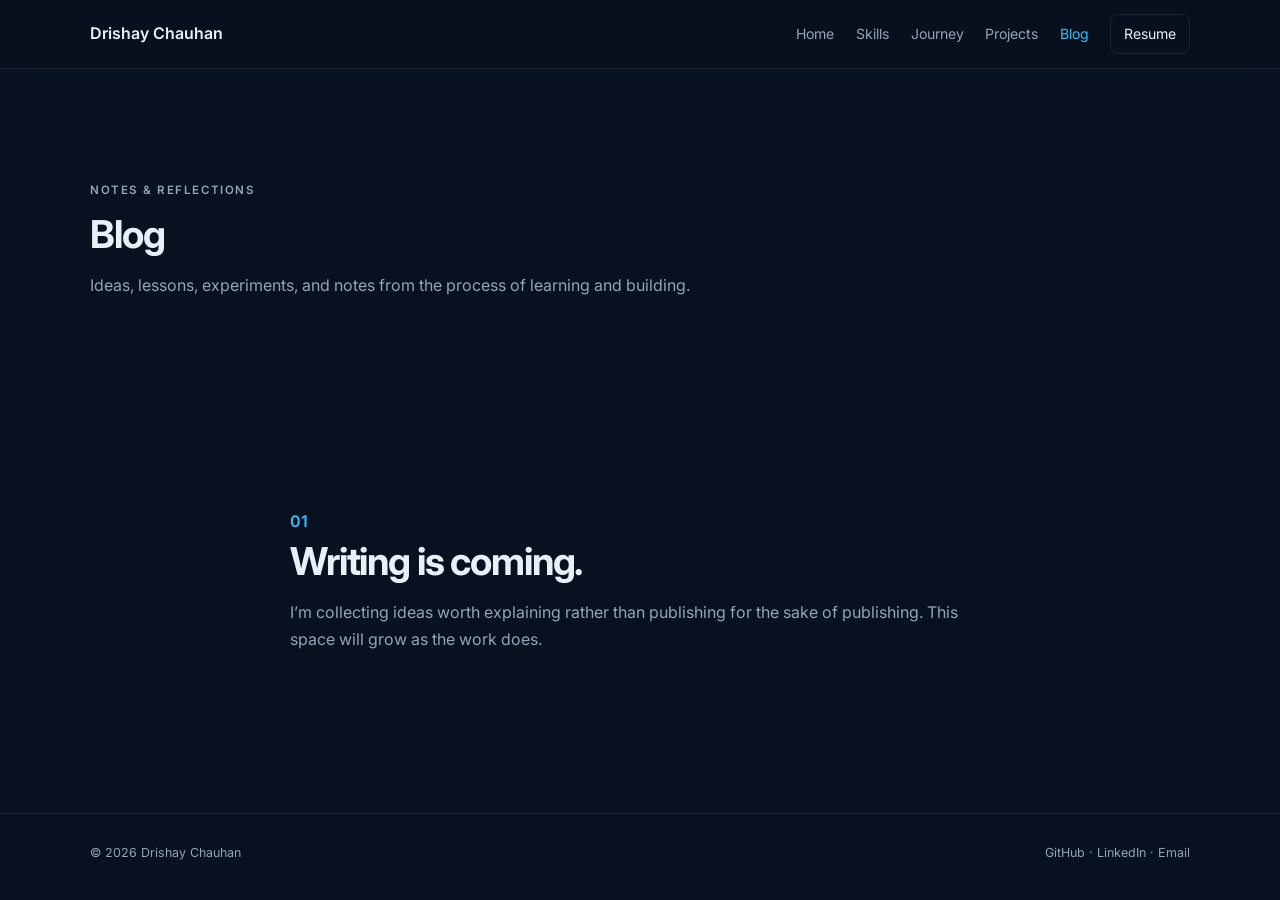
==== blog.html @ 11784a79 "Build V1.0 portfolio foundation at repository root" ====
<!doctype html><html lang="en"><head><meta charset="utf-8"><meta name="viewport" content="width=device-width,initial-scale=1"><title>Blog | Drishay Chauhan</title><link rel="preconnect" href="https://fonts.googleapis.com"><link rel="preconnect" href="https://fonts.gstatic.com" crossorigin><link href="https://fonts.googleapis.com/css2?family=Inter:wght@400;500;600;700&display=swap" rel="stylesheet"><link rel="stylesheet" href="css/styles.css"></head><body><div id="siteNav"></div><main><header class="page-header"><div class="container"><p class="section-label">Notes & reflections</p><h1>Blog</h1><p>Ideas, lessons, experiments, and notes from the process of learning and building.</p></div></header><section class="section"><div class="container empty-state"><span class="empty-state__mark">01</span><h2>Writing is coming.</h2><p>I’m collecting ideas worth explaining rather than publishing for the sake of publishing. This space will grow as the work does.</p></div></section></main><div id="siteFooter"></div><script src="js/main.js"></script></body></html>
---- css/styles.css ----
/* V1.0 — minimal, dark, calm, responsive */
:root{--bg:#08111f;--surface:#0d1928;--surface-2:#101f31;--text:#e8f0f7;--muted:#93a4b4;--line:rgba(255,255,255,.09);--accent:#38bdf8;--max:1100px;--radius:16px}
*{box-sizing:border-box}html{scroll-behavior:smooth}body{margin:0;background:var(--bg);color:var(--text);font-family:Inter,system-ui,sans-serif;line-height:1.7}a{color:inherit;text-decoration:none}img{max-width:100%;display:block}.container{width:min(calc(100% - 40px),var(--max));margin:auto}.hero{height:42vh;min-height:360px;position:relative;display:grid;place-items:center;overflow:hidden}.hero__image{position:absolute;inset:0;width:100%;height:100%;object-fit:cover}.hero__overlay{position:absolute;inset:0;background:linear-gradient(180deg,rgba(3,9,17,.35),rgba(3,9,17,.9))}.hero__content{position:relative;text-align:center;z-index:1}.eyebrow,.section-label,.card__meta{font-size:.72rem;text-transform:uppercase;letter-spacing:.14em;color:var(--accent);font-weight:600}.hero h1{max-width:780px;margin:.5rem auto;font-size:clamp(2rem,5vw,4.1rem);line-height:1.08;letter-spacing:-.04em}.hero__quote{color:#c5d1dc;margin:.8rem 0 1.5rem}.button{display:inline-flex;padding:.7rem 1rem;border-radius:10px;border:1px solid var(--line);font-weight:600;font-size:.9rem;transition:.2s}.button--primary{background:var(--accent);color:#04111c;border-color:var(--accent)}.button--ghost:hover,.button--primary:hover{transform:translateY(-1px);filter:brightness(1.05)}.nav{position:sticky;top:0;z-index:10;background:rgba(8,17,31,.88);backdrop-filter:blur(14px);border-bottom:1px solid var(--line)}.nav__inner{min-height:68px;display:flex;align-items:center;justify-content:space-between}.brand{font-weight:600}.nav__links{display:flex;gap:1.35rem;align-items:center;font-size:.88rem;color:var(--muted)}.nav__links a:hover,.nav__links .active,.text-link:hover,.contact__links a:hover{color:var(--accent)}.nav__resume{padding:.45rem .8rem;border:1px solid var(--line);border-radius:8px;color:var(--text)}.menu-toggle{display:none;background:none;border:0;color:var(--text);font-size:1.4rem}.mobile-menu{display:none;padding:10px 20px 18px;border-top:1px solid var(--line)}.mobile-menu a{display:block;padding:8px 0;color:var(--muted)}.section{padding:88px 0}.section--muted{background:rgba(255,255,255,.018);border-top:1px solid var(--line);border-bottom:1px solid var(--line)}.section--contact{padding:64px 0}.section-heading{display:flex;justify-content:space-between;align-items:end;gap:20px;margin-bottom:32px}.section h2,.page-header h1{font-size:clamp(1.7rem,3vw,2.5rem);line-height:1.15;letter-spacing:-.03em;margin:.25rem 0 1rem}.section p,.page-header p{color:var(--muted);max-width:680px}.lead{font-size:1.15rem;color:var(--text)!important}.split{display:grid;grid-template-columns:1.2fr .8fr;gap:80px;align-items:center}.profile{justify-self:end;max-width:300px}.profile>img{width:180px;height:180px;object-fit:cover;border-radius:50%;border:1px solid var(--line);margin-bottom:22px}.facts{border-top:1px solid var(--line)}.facts div{padding:12px 0;border-bottom:1px solid var(--line)}dt{font-size:.72rem;color:var(--muted);text-transform:uppercase;letter-spacing:.1em}dd{margin:2px 0 0}.actions{display:flex;gap:10px;margin-top:26px}.chips{display:flex;flex-wrap:wrap;gap:9px}.chips span{border:1px solid var(--line);background:var(--surface);padding:.5rem .75rem;border-radius:999px;color:#b9c7d3;font-size:.82rem}.cards{display:grid;gap:18px}.cards--3{grid-template-columns:repeat(3,1fr)}.cards--2{grid-template-columns:repeat(2,1fr)}.card{padding:25px;border:1px solid var(--line);background:var(--surface);border-radius:var(--radius);transition:.2s}.card:hover{transform:translateY(-3px);border-color:rgba(56,189,248,.28)}.card h2,.card h3{margin:.25rem 0 .65rem;line-height:1.25}.card p{font-size:.9rem}.card__meta{margin:0}.card--flat{background:transparent}.text-link{color:#c6d4df;font-size:.86rem;font-weight:600}.page-header{padding:100px 0 50px}.filters{display:flex;gap:8px;flex-wrap:wrap;margin-top:28px}.filter{cursor:pointer;background:transparent;color:var(--muted);border:1px solid var(--line);padding:.45rem .8rem;border-radius:999px}.filter:hover,.filter.active{color:var(--bg);background:var(--accent);border-color:var(--accent)}.timeline{max-width:800px}.timeline__item{position:relative;padding:0 0 56px 36px;border-left:1px solid rgba(56,189,248,.3)}.timeline__item:last-child{padding-bottom:0}.timeline__item:before{content:"";position:absolute;left:-5px;top:4px;width:9px;height:9px;border-radius:50%;background:var(--accent)}.timeline__year{font-size:.75rem;color:var(--accent);font-weight:600;letter-spacing:.08em}.timeline__item h2{font-size:1.25rem;margin:.35rem 0}.contact{display:flex;justify-content:space-between;gap:40px;align-items:center}.contact__links{display:flex;gap:20px;white-space:nowrap}.footer{border-top:1px solid var(--line);padding:28px 0;color:var(--muted);font-size:.78rem}.footer__inner{display:flex;justify-content:space-between;gap:20px}.compact{max-width:800px}.empty-state{max-width:700px;text-align:left;padding:55px 0}.empty-state__mark{color:var(--accent);font-weight:600}
@media(max-width:760px){.container{width:min(calc(100% - 28px),var(--max))}.hero{min-height:320px;height:48vh}.nav__links{display:none}.menu-toggle{display:block}.mobile-menu.open{display:block}.section{padding:64px 0}.split,.cards--3,.cards--2{grid-template-columns:1fr}.profile{justify-self:start}.section-heading,.contact,.footer__inner{align-items:flex-start;flex-direction:column}.contact__links{flex-wrap:wrap;white-space:normal}.page-header{padding:70px 0 35px}.actions{flex-wrap:wrap}}
@media(prefers-reduced-motion:reduce){html{scroll-behavior:auto}.card,.button{transition:none}}
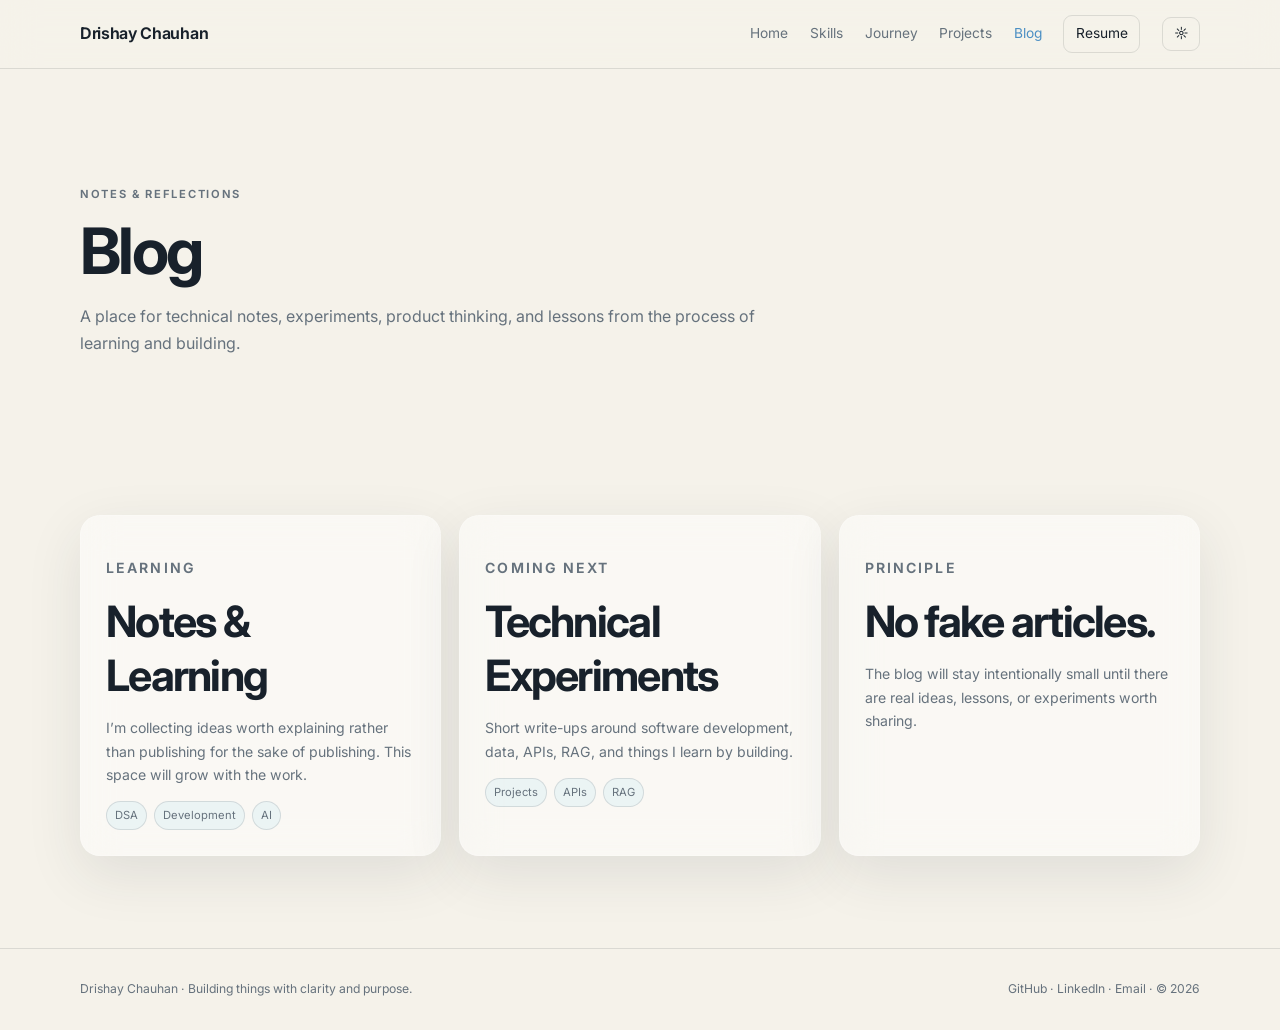
==== commit 9fdf10cd: "Build V1.0 pages, content system, themes and glass UI" ====
--- a/blog.html
+++ b/blog.html
@@ -1 +1 @@
-<!doctype html><html lang="en"><head><meta charset="utf-8"><meta name="viewport" content="width=device-width,initial-scale=1"><title>Blog | Drishay Chauhan</title><link rel="preconnect" href="https://fonts.googleapis.com"><link rel="preconnect" href="https://fonts.gstatic.com" crossorigin><link href="https://fonts.googleapis.com/css2?family=Inter:wght@400;500;600;700&display=swap" rel="stylesheet"><link rel="stylesheet" href="css/styles.css"></head><body><div id="siteNav"></div><main><header class="page-header"><div class="container"><p class="section-label">Notes & reflections</p><h1>Blog</h1><p>Ideas, lessons, experiments, and notes from the process of learning and building.</p></div></header><section class="section"><div class="container empty-state"><span class="empty-state__mark">01</span><h2>Writing is coming.</h2><p>I’m collecting ideas worth explaining rather than publishing for the sake of publishing. This space will grow as the work does.</p></div></section></main><div id="siteFooter"></div><script src="js/main.js"></script></body></html>+<!doctype html><html lang="en"><head><meta charset="utf-8"><meta name="viewport" content="width=device-width,initial-scale=1"><meta name="description" content="Notes and learning reflections by Drishay Chauhan."><title>Blog | Drishay Chauhan</title><link rel="stylesheet" href="css/styles.css"></head><body><div id="siteNav"></div><main><header class="page-header"><div class="container"><p class="section-label">Notes & reflections</p><h1>Blog</h1><p>A place for technical notes, experiments, product thinking, and lessons from the process of learning and building.</p></div></header><section class="section"><div class="container glass-grid"><article class="glass-card note-card"><p class="meta">Learning</p><h2>Notes & Learning</h2><p>I’m collecting ideas worth explaining rather than publishing for the sake of publishing. This space will grow with the work.</p><div class="badge-row"><span class="badge">DSA</span><span class="badge">Development</span><span class="badge">AI</span></div></article><article class="glass-card note-card"><p class="meta">Coming next</p><h2>Technical Experiments</h2><p>Short write-ups around software development, data, APIs, RAG, and things I learn by building.</p><div class="badge-row"><span class="badge">Projects</span><span class="badge">APIs</span><span class="badge">RAG</span></div></article><article class="glass-card note-card"><p class="meta">Principle</p><h2>No fake articles.</h2><p>The blog will stay intentionally small until there are real ideas, lessons, or experiments worth sharing.</p></article></div></section></main><div id="siteFooter"></div><script src="js/theme.js"></script><script src="js/navigation.js"></script><script src="js/main.js"></script></body></html>
--- a/css/styles.css
+++ b/css/styles.css
@@ -1,5 +1,12 @@
-/* V1.0 — minimal, dark, calm, responsive */
-:root{--bg:#08111f;--surface:#0d1928;--surface-2:#101f31;--text:#e8f0f7;--muted:#93a4b4;--line:rgba(255,255,255,.09);--accent:#38bdf8;--max:1100px;--radius:16px}
-*{box-sizing:border-box}html{scroll-behavior:smooth}body{margin:0;background:var(--bg);color:var(--text);font-family:Inter,system-ui,sans-serif;line-height:1.7}a{color:inherit;text-decoration:none}img{max-width:100%;display:block}.container{width:min(calc(100% - 40px),var(--max));margin:auto}.hero{height:42vh;min-height:360px;position:relative;display:grid;place-items:center;overflow:hidden}.hero__image{position:absolute;inset:0;width:100%;height:100%;object-fit:cover}.hero__overlay{position:absolute;inset:0;background:linear-gradient(180deg,rgba(3,9,17,.35),rgba(3,9,17,.9))}.hero__content{position:relative;text-align:center;z-index:1}.eyebrow,.section-label,.card__meta{font-size:.72rem;text-transform:uppercase;letter-spacing:.14em;color:var(--accent);font-weight:600}.hero h1{max-width:780px;margin:.5rem auto;font-size:clamp(2rem,5vw,4.1rem);line-height:1.08;letter-spacing:-.04em}.hero__quote{color:#c5d1dc;margin:.8rem 0 1.5rem}.button{display:inline-flex;padding:.7rem 1rem;border-radius:10px;border:1px solid var(--line);font-weight:600;font-size:.9rem;transition:.2s}.button--primary{background:var(--accent);color:#04111c;border-color:var(--accent)}.button--ghost:hover,.button--primary:hover{transform:translateY(-1px);filter:brightness(1.05)}.nav{position:sticky;top:0;z-index:10;background:rgba(8,17,31,.88);backdrop-filter:blur(14px);border-bottom:1px solid var(--line)}.nav__inner{min-height:68px;display:flex;align-items:center;justify-content:space-between}.brand{font-weight:600}.nav__links{display:flex;gap:1.35rem;align-items:center;font-size:.88rem;color:var(--muted)}.nav__links a:hover,.nav__links .active,.text-link:hover,.contact__links a:hover{color:var(--accent)}.nav__resume{padding:.45rem .8rem;border:1px solid var(--line);border-radius:8px;color:var(--text)}.menu-toggle{display:none;background:none;border:0;color:var(--text);font-size:1.4rem}.mobile-menu{display:none;padding:10px 20px 18px;border-top:1px solid var(--line)}.mobile-menu a{display:block;padding:8px 0;color:var(--muted)}.section{padding:88px 0}.section--muted{background:rgba(255,255,255,.018);border-top:1px solid var(--line);border-bottom:1px solid var(--line)}.section--contact{padding:64px 0}.section-heading{display:flex;justify-content:space-between;align-items:end;gap:20px;margin-bottom:32px}.section h2,.page-header h1{font-size:clamp(1.7rem,3vw,2.5rem);line-height:1.15;letter-spacing:-.03em;margin:.25rem 0 1rem}.section p,.page-header p{color:var(--muted);max-width:680px}.lead{font-size:1.15rem;color:var(--text)!important}.split{display:grid;grid-template-columns:1.2fr .8fr;gap:80px;align-items:center}.profile{justify-self:end;max-width:300px}.profile>img{width:180px;height:180px;object-fit:cover;border-radius:50%;border:1px solid var(--line);margin-bottom:22px}.facts{border-top:1px solid var(--line)}.facts div{padding:12px 0;border-bottom:1px solid var(--line)}dt{font-size:.72rem;color:var(--muted);text-transform:uppercase;letter-spacing:.1em}dd{margin:2px 0 0}.actions{display:flex;gap:10px;margin-top:26px}.chips{display:flex;flex-wrap:wrap;gap:9px}.chips span{border:1px solid var(--line);background:var(--surface);padding:.5rem .75rem;border-radius:999px;color:#b9c7d3;font-size:.82rem}.cards{display:grid;gap:18px}.cards--3{grid-template-columns:repeat(3,1fr)}.cards--2{grid-template-columns:repeat(2,1fr)}.card{padding:25px;border:1px solid var(--line);background:var(--surface);border-radius:var(--radius);transition:.2s}.card:hover{transform:translateY(-3px);border-color:rgba(56,189,248,.28)}.card h2,.card h3{margin:.25rem 0 .65rem;line-height:1.25}.card p{font-size:.9rem}.card__meta{margin:0}.card--flat{background:transparent}.text-link{color:#c6d4df;font-size:.86rem;font-weight:600}.page-header{padding:100px 0 50px}.filters{display:flex;gap:8px;flex-wrap:wrap;margin-top:28px}.filter{cursor:pointer;background:transparent;color:var(--muted);border:1px solid var(--line);padding:.45rem .8rem;border-radius:999px}.filter:hover,.filter.active{color:var(--bg);background:var(--accent);border-color:var(--accent)}.timeline{max-width:800px}.timeline__item{position:relative;padding:0 0 56px 36px;border-left:1px solid rgba(56,189,248,.3)}.timeline__item:last-child{padding-bottom:0}.timeline__item:before{content:"";position:absolute;left:-5px;top:4px;width:9px;height:9px;border-radius:50%;background:var(--accent)}.timeline__year{font-size:.75rem;color:var(--accent);font-weight:600;letter-spacing:.08em}.timeline__item h2{font-size:1.25rem;margin:.35rem 0}.contact{display:flex;justify-content:space-between;gap:40px;align-items:center}.contact__links{display:flex;gap:20px;white-space:nowrap}.footer{border-top:1px solid var(--line);padding:28px 0;color:var(--muted);font-size:.78rem}.footer__inner{display:flex;justify-content:space-between;gap:20px}.compact{max-width:800px}.empty-state{max-width:700px;text-align:left;padding:55px 0}.empty-state__mark{color:var(--accent);font-weight:600}
-@media(max-width:760px){.container{width:min(calc(100% - 28px),var(--max))}.hero{min-height:320px;height:48vh}.nav__links{display:none}.menu-toggle{display:block}.mobile-menu.open{display:block}.section{padding:64px 0}.split,.cards--3,.cards--2{grid-template-columns:1fr}.profile{justify-self:start}.section-heading,.contact,.footer__inner{align-items:flex-start;flex-direction:column}.contact__links{flex-wrap:wrap;white-space:normal}.page-header{padding:70px 0 35px}.actions{flex-wrap:wrap}}
-@media(prefers-reduced-motion:reduce){html{scroll-behavior:auto}.card,.button{transition:none}}+@import url('https://fonts.googleapis.com/css2?family=Inter:wght@400;500;600;700&display=swap');
+:root{--bg:#f5f2ea;--surface:rgba(255,255,255,.48);--surface-solid:#fffdf8;--text:#18212b;--muted:#66727d;--line:rgba(24,33,43,.12);--accent:#4c8fc4;--warm:#c99552;--shadow:0 18px 55px rgba(35,45,55,.10);--max:1120px;--radius:20px;--nav:rgba(245,242,234,.78)}
+html[data-theme=night]{--bg:#07111d;--surface:rgba(17,31,47,.58);--surface-solid:#0d1928;--text:#eaf2f8;--muted:#94a6b7;--line:rgba(255,255,255,.10);--accent:#45b8ee;--warm:#d7a45c;--shadow:0 22px 70px rgba(0,0,0,.28);--nav:rgba(7,17,29,.78)}
+*{box-sizing:border-box}html{scroll-behavior:smooth}body{margin:0;background:var(--bg);color:var(--text);font-family:Inter,system-ui,sans-serif;line-height:1.7;transition:background .65s,color .65s}a{color:inherit;text-decoration:none}button{font:inherit}img{display:block;max-width:100%}.container{width:min(calc(100% - 40px),var(--max));margin:auto}
+.nav{position:sticky;top:0;z-index:50;background:var(--nav);backdrop-filter:blur(18px);-webkit-backdrop-filter:blur(18px);border-bottom:1px solid var(--line);transition:background .65s,border .65s}.nav__inner{min-height:68px;display:flex;align-items:center;justify-content:space-between}.brand{font-weight:650;letter-spacing:-.02em}.nav__links{display:flex;align-items:center;gap:1.35rem;color:var(--muted);font-size:.86rem}.nav__links a,.mobile-menu a{transition:color .2s}.nav__links a:hover,.nav__links .active,.mobile-menu a:hover{color:var(--accent)}.resume-link{padding:.42rem .72rem;border:1px solid var(--line);border-radius:9px;color:var(--text)!important}.theme-toggle,.menu-toggle{border:1px solid var(--line);background:transparent;color:var(--text);width:38px;height:34px;border-radius:9px;cursor:pointer}.theme-toggle:hover,.menu-toggle:hover{border-color:var(--accent);color:var(--accent)}.menu-toggle{display:none}.mobile-menu{display:none;padding:10px 20px 18px;border-top:1px solid var(--line)}.mobile-menu.open{display:block}.mobile-menu a{display:block;padding:8px 0;color:var(--muted)}
+.hero{min-height:56vh;height:620px;position:relative;display:grid;place-items:center;overflow:hidden}.hero__image{position:absolute;inset:0;width:100%;height:100%;object-fit:cover;transition:opacity .7s,filter .65s}.hero__overlay{position:absolute;inset:0;background:linear-gradient(180deg,rgba(0,0,0,.18),rgba(0,0,0,.74));transition:background .65s}.hero__content{position:relative;z-index:2;text-align:center;color:#fff}.eyebrow,.section-label,.meta{font-size:.7rem;text-transform:uppercase;letter-spacing:.15em;font-weight:650;color:var(--accent)}.hero h1{font-size:clamp(2.25rem,6vw,5rem);line-height:1.04;letter-spacing:-.055em;max-width:850px;margin:.55rem auto 1rem}.hero__quote{color:rgba(255,255,255,.8);font-size:1rem}.hero__author{font-size:.78rem;color:rgba(255,255,255,.62);margin-top:.4rem}.hero__cta{display:inline-flex;margin-top:1.5rem;padding:.72rem 1rem;border:1px solid rgba(255,255,255,.28);border-radius:10px;background:rgba(255,255,255,.08);backdrop-filter:blur(8px);transition:.2s}.hero__cta:hover{background:rgba(255,255,255,.15);transform:translateY(-2px)}
+.section{padding:92px 0}.section--soft{background:rgba(255,255,255,.025);border-block:1px solid var(--line)}.section-heading{display:flex;justify-content:space-between;align-items:end;gap:24px;margin-bottom:32px}.section h2,.page-header h1{font-size:clamp(1.75rem,3.5vw,2.7rem);line-height:1.12;letter-spacing:-.04em;margin:.35rem 0 1rem}.section p,.page-header p{color:var(--muted);max-width:720px}.lead{font-size:1.12rem;color:var(--text)!important}.split{display:grid;grid-template-columns:1.25fr .75fr;gap:90px;align-items:center}.profile{max-width:300px;justify-self:end}.profile img{width:190px;height:190px;border-radius:50%;object-fit:cover;border:1px solid var(--line);box-shadow:var(--shadow);margin-bottom:22px}.facts{border-top:1px solid var(--line)}.facts div{padding:12px 0;border-bottom:1px solid var(--line)}dt{font-size:.68rem;color:var(--muted);text-transform:uppercase;letter-spacing:.12em}dd{margin:2px 0}.actions{display:flex;gap:10px;flex-wrap:wrap;margin-top:25px}.button{display:inline-flex;padding:.68rem .95rem;border-radius:10px;border:1px solid var(--line);font-size:.85rem;font-weight:600;transition:.2s}.button--primary{background:var(--accent);color:#06131d;border-color:var(--accent)}.button--ghost:hover,.button--primary:hover{transform:translateY(-2px)}
+.chips{display:flex;flex-wrap:wrap;gap:9px}.chips span{padding:.48rem .7rem;border:1px solid var(--line);border-radius:999px;background:var(--surface);backdrop-filter:blur(14px);font-size:.8rem;color:var(--muted)}
+.glass-grid{display:grid;grid-template-columns:repeat(3,1fr);gap:18px}.glass-card{background:var(--surface);border:1px solid rgba(255,255,255,.18);box-shadow:var(--shadow);backdrop-filter:blur(18px);-webkit-backdrop-filter:blur(18px);border-radius:var(--radius);padding:25px;transition:transform .25s,border-color .25s,background .65s}.glass-card:hover{transform:translateY(-4px);border-color:color-mix(in srgb,var(--accent) 45%,transparent)}.glass-card h3,.glass-card h2{margin:.3rem 0 .65rem;line-height:1.25}.glass-card p{font-size:.88rem}.text-link{font-size:.84rem;font-weight:650;color:var(--text)}.text-link:hover{color:var(--accent)}
+.page-header{padding:105px 0 50px}.page-header h1{font-size:clamp(2.4rem,5vw,4rem)}.filters{display:flex;gap:8px;flex-wrap:wrap;margin-top:28px}.filter{cursor:pointer;background:transparent;color:var(--muted);border:1px solid var(--line);padding:.45rem .8rem;border-radius:999px;transition:.2s}.filter.active,.filter:hover{background:var(--accent);border-color:var(--accent);color:#06131d}.project__top{display:flex;justify-content:space-between;gap:10px}.status{font-size:.68rem;color:var(--warm);border:1px solid var(--line);padding:.22rem .45rem;border-radius:999px}.project-links{display:flex;gap:15px;margin-top:18px}.timeline{max-width:820px}.timeline__item{position:relative;padding:0 0 58px 36px;border-left:1px solid color-mix(in srgb,var(--accent) 45%,transparent)}.timeline__item:last-child{padding-bottom:0}.timeline__item:before{content:"";position:absolute;left:-5px;top:4px;width:9px;height:9px;border-radius:50%;background:var(--accent);box-shadow:0 0 0 5px var(--bg)}.timeline__year{font-size:.7rem;color:var(--accent);font-weight:650;letter-spacing:.1em}.timeline__item h2{font-size:1.25rem;margin:.3rem 0}.contact{display:flex;justify-content:space-between;align-items:center;gap:40px}.contact__links{display:flex;gap:20px;flex-wrap:wrap}.footer{border-top:1px solid var(--line);padding:30px 0;color:var(--muted);font-size:.76rem}.footer__inner{display:flex;justify-content:space-between;gap:20px}.empty-state{max-width:780px}.note-card{min-height:190px}.badge-row{display:flex;flex-wrap:wrap;gap:7px;margin-top:14px}.badge{font-size:.7rem;padding:.25rem .5rem;border-radius:999px;background:rgba(69,184,238,.08);border:1px solid var(--line);color:var(--muted)}
+@media(max-width:780px){.container{width:min(calc(100% - 28px),var(--max))}.nav__links{display:none}.menu-toggle{display:block}.hero{height:54vh;min-height:390px}.hero h1{font-size:clamp(2.15rem,11vw,3.3rem)}.section{padding:65px 0}.split,.glass-grid{grid-template-columns:1fr}.profile{justify-self:start}.section-heading,.contact,.footer__inner{align-items:flex-start;flex-direction:column}.page-header{padding:72px 0 35px}.timeline__item{padding-bottom:45px}.contact__links{gap:14px}}
+@media(prefers-reduced-motion:reduce){html{scroll-behavior:auto}*,*:before,*:after{transition:none!important}}
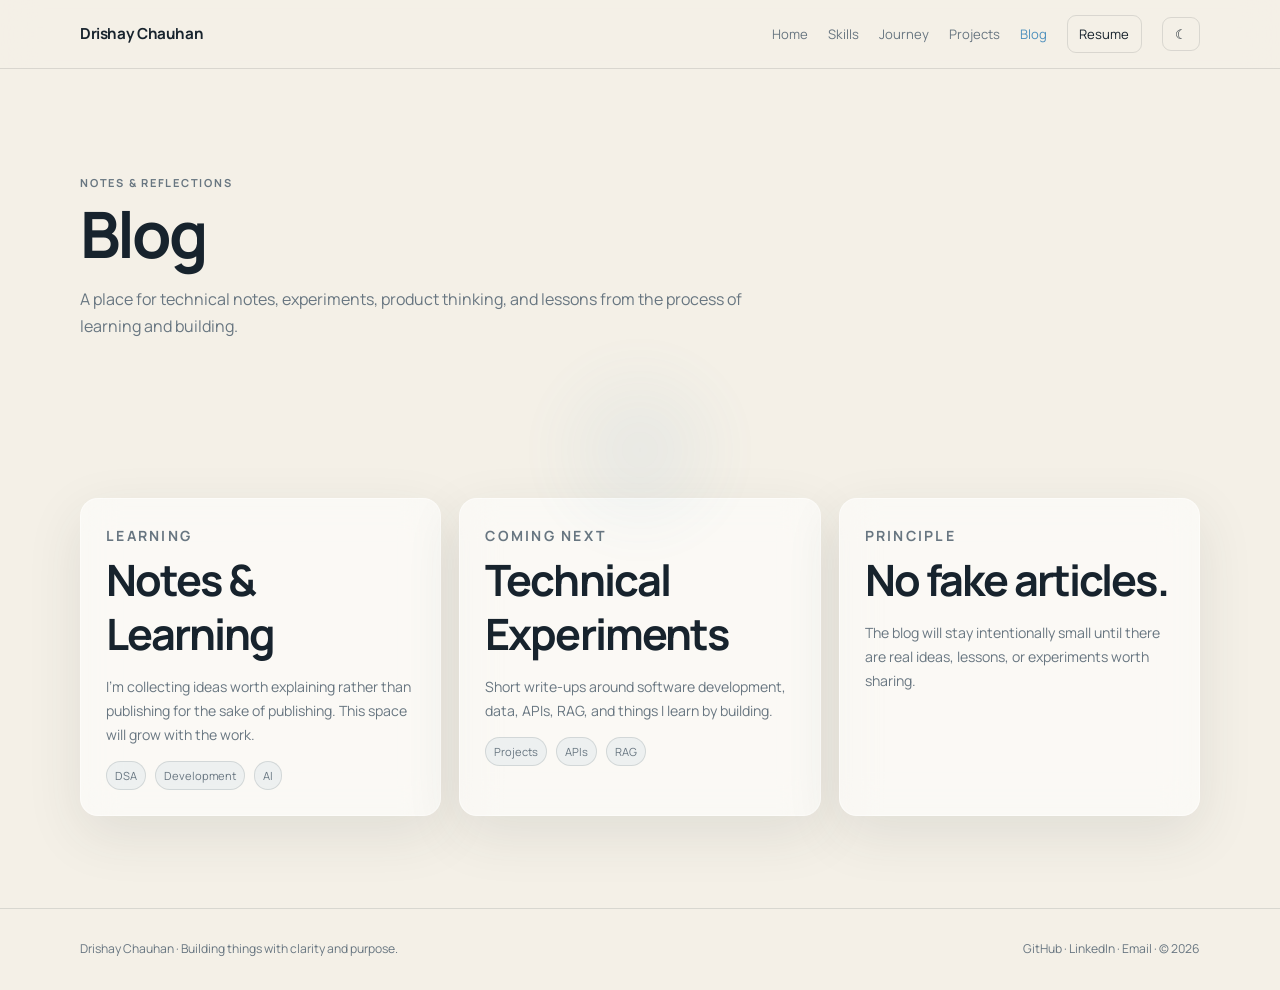
==== commit 322ad102: "Refine Day/Night visual system and add Ask Drishay shell" ====
--- a/blog.html
+++ b/blog.html
@@ -1 +1,81 @@
-<!doctype html><html lang="en"><head><meta charset="utf-8"><meta name="viewport" content="width=device-width,initial-scale=1"><meta name="description" content="Notes and learning reflections by Drishay Chauhan."><title>Blog | Drishay Chauhan</title><link rel="stylesheet" href="css/styles.css"></head><body><div id="siteNav"></div><main><header class="page-header"><div class="container"><p class="section-label">Notes & reflections</p><h1>Blog</h1><p>A place for technical notes, experiments, product thinking, and lessons from the process of learning and building.</p></div></header><section class="section"><div class="container glass-grid"><article class="glass-card note-card"><p class="meta">Learning</p><h2>Notes & Learning</h2><p>I’m collecting ideas worth explaining rather than publishing for the sake of publishing. This space will grow with the work.</p><div class="badge-row"><span class="badge">DSA</span><span class="badge">Development</span><span class="badge">AI</span></div></article><article class="glass-card note-card"><p class="meta">Coming next</p><h2>Technical Experiments</h2><p>Short write-ups around software development, data, APIs, RAG, and things I learn by building.</p><div class="badge-row"><span class="badge">Projects</span><span class="badge">APIs</span><span class="badge">RAG</span></div></article><article class="glass-card note-card"><p class="meta">Principle</p><h2>No fake articles.</h2><p>The blog will stay intentionally small until there are real ideas, lessons, or experiments worth sharing.</p></article></div></section></main><div id="siteFooter"></div><script src="js/theme.js"></script><script src="js/navigation.js"></script><script src="js/main.js"></script></body></html>+<!doctype html>
+<html lang="en">
+<head>
+  <meta charset="utf-8">
+  <meta name="viewport" content="width=device-width, initial-scale=1">
+  <meta name="description" content="Notes and learning reflections by Drishay Chauhan.">
+  <title>Blog | Drishay Chauhan</title>
+
+  <link rel="preconnect" href="https://fonts.googleapis.com">
+  <link rel="preconnect" href="https://fonts.gstatic.com" crossorigin>
+  <link href="https://fonts.googleapis.com/css2?family=Manrope:wght@400;500;600;700&display=swap" rel="stylesheet">
+  <link rel="stylesheet" href="css/styles.css">
+</head>
+
+<body>
+  <div id="siteNav"></div>
+
+  <main>
+    <header class="page-header">
+      <div class="container">
+        <p class="section-label">Notes & reflections</p>
+        <h1>Blog</h1>
+        <p>
+          A place for technical notes, experiments, product thinking,
+          and lessons from the process of learning and building.
+        </p>
+      </div>
+    </header>
+
+    <section class="section">
+      <div class="container glass-grid">
+        <article class="glass-card note-card">
+          <p class="meta">Learning</p>
+          <h2>Notes & Learning</h2>
+          <p>
+            I’m collecting ideas worth explaining rather than publishing
+            for the sake of publishing. This space will grow with the work.
+          </p>
+
+          <div class="badge-row">
+            <span class="badge">DSA</span>
+            <span class="badge">Development</span>
+            <span class="badge">AI</span>
+          </div>
+        </article>
+
+        <article class="glass-card note-card">
+          <p class="meta">Coming next</p>
+          <h2>Technical Experiments</h2>
+          <p>
+            Short write-ups around software development, data, APIs,
+            RAG, and things I learn by building.
+          </p>
+
+          <div class="badge-row">
+            <span class="badge">Projects</span>
+            <span class="badge">APIs</span>
+            <span class="badge">RAG</span>
+          </div>
+        </article>
+
+        <article class="glass-card note-card">
+          <p class="meta">Principle</p>
+          <h2>No fake articles.</h2>
+          <p>
+            The blog will stay intentionally small until there are real
+            ideas, lessons, or experiments worth sharing.
+          </p>
+        </article>
+      </div>
+    </section>
+  </main>
+
+  <div id="siteFooter"></div>
+
+  <script src="js/theme.js" defer></script>
+  <script src="js/navigation.js" defer></script>
+  <script src="js/main.js" defer></script>
+  <script src="js/animations.js" defer></script>
+</body>
+</html>
--- a/css/styles.css
+++ b/css/styles.css
@@ -1,12 +1,592 @@
-@import url('https://fonts.googleapis.com/css2?family=Inter:wght@400;500;600;700&display=swap');
-:root{--bg:#f5f2ea;--surface:rgba(255,255,255,.48);--surface-solid:#fffdf8;--text:#18212b;--muted:#66727d;--line:rgba(24,33,43,.12);--accent:#4c8fc4;--warm:#c99552;--shadow:0 18px 55px rgba(35,45,55,.10);--max:1120px;--radius:20px;--nav:rgba(245,242,234,.78)}
-html[data-theme=night]{--bg:#07111d;--surface:rgba(17,31,47,.58);--surface-solid:#0d1928;--text:#eaf2f8;--muted:#94a6b7;--line:rgba(255,255,255,.10);--accent:#45b8ee;--warm:#d7a45c;--shadow:0 22px 70px rgba(0,0,0,.28);--nav:rgba(7,17,29,.78)}
-*{box-sizing:border-box}html{scroll-behavior:smooth}body{margin:0;background:var(--bg);color:var(--text);font-family:Inter,system-ui,sans-serif;line-height:1.7;transition:background .65s,color .65s}a{color:inherit;text-decoration:none}button{font:inherit}img{display:block;max-width:100%}.container{width:min(calc(100% - 40px),var(--max));margin:auto}
-.nav{position:sticky;top:0;z-index:50;background:var(--nav);backdrop-filter:blur(18px);-webkit-backdrop-filter:blur(18px);border-bottom:1px solid var(--line);transition:background .65s,border .65s}.nav__inner{min-height:68px;display:flex;align-items:center;justify-content:space-between}.brand{font-weight:650;letter-spacing:-.02em}.nav__links{display:flex;align-items:center;gap:1.35rem;color:var(--muted);font-size:.86rem}.nav__links a,.mobile-menu a{transition:color .2s}.nav__links a:hover,.nav__links .active,.mobile-menu a:hover{color:var(--accent)}.resume-link{padding:.42rem .72rem;border:1px solid var(--line);border-radius:9px;color:var(--text)!important}.theme-toggle,.menu-toggle{border:1px solid var(--line);background:transparent;color:var(--text);width:38px;height:34px;border-radius:9px;cursor:pointer}.theme-toggle:hover,.menu-toggle:hover{border-color:var(--accent);color:var(--accent)}.menu-toggle{display:none}.mobile-menu{display:none;padding:10px 20px 18px;border-top:1px solid var(--line)}.mobile-menu.open{display:block}.mobile-menu a{display:block;padding:8px 0;color:var(--muted)}
-.hero{min-height:56vh;height:620px;position:relative;display:grid;place-items:center;overflow:hidden}.hero__image{position:absolute;inset:0;width:100%;height:100%;object-fit:cover;transition:opacity .7s,filter .65s}.hero__overlay{position:absolute;inset:0;background:linear-gradient(180deg,rgba(0,0,0,.18),rgba(0,0,0,.74));transition:background .65s}.hero__content{position:relative;z-index:2;text-align:center;color:#fff}.eyebrow,.section-label,.meta{font-size:.7rem;text-transform:uppercase;letter-spacing:.15em;font-weight:650;color:var(--accent)}.hero h1{font-size:clamp(2.25rem,6vw,5rem);line-height:1.04;letter-spacing:-.055em;max-width:850px;margin:.55rem auto 1rem}.hero__quote{color:rgba(255,255,255,.8);font-size:1rem}.hero__author{font-size:.78rem;color:rgba(255,255,255,.62);margin-top:.4rem}.hero__cta{display:inline-flex;margin-top:1.5rem;padding:.72rem 1rem;border:1px solid rgba(255,255,255,.28);border-radius:10px;background:rgba(255,255,255,.08);backdrop-filter:blur(8px);transition:.2s}.hero__cta:hover{background:rgba(255,255,255,.15);transform:translateY(-2px)}
-.section{padding:92px 0}.section--soft{background:rgba(255,255,255,.025);border-block:1px solid var(--line)}.section-heading{display:flex;justify-content:space-between;align-items:end;gap:24px;margin-bottom:32px}.section h2,.page-header h1{font-size:clamp(1.75rem,3.5vw,2.7rem);line-height:1.12;letter-spacing:-.04em;margin:.35rem 0 1rem}.section p,.page-header p{color:var(--muted);max-width:720px}.lead{font-size:1.12rem;color:var(--text)!important}.split{display:grid;grid-template-columns:1.25fr .75fr;gap:90px;align-items:center}.profile{max-width:300px;justify-self:end}.profile img{width:190px;height:190px;border-radius:50%;object-fit:cover;border:1px solid var(--line);box-shadow:var(--shadow);margin-bottom:22px}.facts{border-top:1px solid var(--line)}.facts div{padding:12px 0;border-bottom:1px solid var(--line)}dt{font-size:.68rem;color:var(--muted);text-transform:uppercase;letter-spacing:.12em}dd{margin:2px 0}.actions{display:flex;gap:10px;flex-wrap:wrap;margin-top:25px}.button{display:inline-flex;padding:.68rem .95rem;border-radius:10px;border:1px solid var(--line);font-size:.85rem;font-weight:600;transition:.2s}.button--primary{background:var(--accent);color:#06131d;border-color:var(--accent)}.button--ghost:hover,.button--primary:hover{transform:translateY(-2px)}
-.chips{display:flex;flex-wrap:wrap;gap:9px}.chips span{padding:.48rem .7rem;border:1px solid var(--line);border-radius:999px;background:var(--surface);backdrop-filter:blur(14px);font-size:.8rem;color:var(--muted)}
-.glass-grid{display:grid;grid-template-columns:repeat(3,1fr);gap:18px}.glass-card{background:var(--surface);border:1px solid rgba(255,255,255,.18);box-shadow:var(--shadow);backdrop-filter:blur(18px);-webkit-backdrop-filter:blur(18px);border-radius:var(--radius);padding:25px;transition:transform .25s,border-color .25s,background .65s}.glass-card:hover{transform:translateY(-4px);border-color:color-mix(in srgb,var(--accent) 45%,transparent)}.glass-card h3,.glass-card h2{margin:.3rem 0 .65rem;line-height:1.25}.glass-card p{font-size:.88rem}.text-link{font-size:.84rem;font-weight:650;color:var(--text)}.text-link:hover{color:var(--accent)}
-.page-header{padding:105px 0 50px}.page-header h1{font-size:clamp(2.4rem,5vw,4rem)}.filters{display:flex;gap:8px;flex-wrap:wrap;margin-top:28px}.filter{cursor:pointer;background:transparent;color:var(--muted);border:1px solid var(--line);padding:.45rem .8rem;border-radius:999px;transition:.2s}.filter.active,.filter:hover{background:var(--accent);border-color:var(--accent);color:#06131d}.project__top{display:flex;justify-content:space-between;gap:10px}.status{font-size:.68rem;color:var(--warm);border:1px solid var(--line);padding:.22rem .45rem;border-radius:999px}.project-links{display:flex;gap:15px;margin-top:18px}.timeline{max-width:820px}.timeline__item{position:relative;padding:0 0 58px 36px;border-left:1px solid color-mix(in srgb,var(--accent) 45%,transparent)}.timeline__item:last-child{padding-bottom:0}.timeline__item:before{content:"";position:absolute;left:-5px;top:4px;width:9px;height:9px;border-radius:50%;background:var(--accent);box-shadow:0 0 0 5px var(--bg)}.timeline__year{font-size:.7rem;color:var(--accent);font-weight:650;letter-spacing:.1em}.timeline__item h2{font-size:1.25rem;margin:.3rem 0}.contact{display:flex;justify-content:space-between;align-items:center;gap:40px}.contact__links{display:flex;gap:20px;flex-wrap:wrap}.footer{border-top:1px solid var(--line);padding:30px 0;color:var(--muted);font-size:.76rem}.footer__inner{display:flex;justify-content:space-between;gap:20px}.empty-state{max-width:780px}.note-card{min-height:190px}.badge-row{display:flex;flex-wrap:wrap;gap:7px;margin-top:14px}.badge{font-size:.7rem;padding:.25rem .5rem;border-radius:999px;background:rgba(69,184,238,.08);border:1px solid var(--line);color:var(--muted)}
-@media(max-width:780px){.container{width:min(calc(100% - 28px),var(--max))}.nav__links{display:none}.menu-toggle{display:block}.hero{height:54vh;min-height:390px}.hero h1{font-size:clamp(2.15rem,11vw,3.3rem)}.section{padding:65px 0}.split,.glass-grid{grid-template-columns:1fr}.profile{justify-self:start}.section-heading,.contact,.footer__inner{align-items:flex-start;flex-direction:column}.page-header{padding:72px 0 35px}.timeline__item{padding-bottom:45px}.contact__links{gap:14px}}
-@media(prefers-reduced-motion:reduce){html{scroll-behavior:auto}*,*:before,*:after{transition:none!important}}
+/* =========================================================
+   Portfolio V2 — Global Design System
+   Day = openness / growth / clarity
+   Night = focus / reflection / depth
+   ========================================================= */
+
+:root {
+  --bg: #f4f0e7;
+  --surface: rgba(255, 255, 255, 0.58);
+  --surface-solid: #fffdf8;
+  --surface-soft: rgba(255, 255, 255, 0.34);
+  --text: #17232d;
+  --text-muted: #687681;
+  --border: rgba(23, 35, 45, 0.12);
+  --accent: #4f91bd;
+  --warm: #c99655;
+  --hero-overlay: linear-gradient(180deg, rgba(20, 34, 44, 0.08), rgba(20, 34, 44, 0.58));
+  --shadow: 0 18px 55px rgba(45, 55, 62, 0.10);
+  --glass-border: rgba(255, 255, 255, 0.44);
+  --max-width: 1120px;
+  --radius: 18px;
+  --transition: 650ms cubic-bezier(0.22, 1, 0.36, 1);
+}
+
+html[data-theme="night"] {
+  --bg: #070f18;
+  --surface: rgba(16, 29, 44, 0.58);
+  --surface-solid: #0c1724;
+  --surface-soft: rgba(18, 34, 51, 0.48);
+  --text: #e9f1f7;
+  --text-muted: #95a7b7;
+  --border: rgba(219, 237, 249, 0.11);
+  --accent: #55bce9;
+  --warm: #d5a25d;
+  --hero-overlay: linear-gradient(180deg, rgba(3, 8, 14, 0.12), rgba(3, 8, 14, 0.82));
+  --shadow: 0 22px 75px rgba(0, 0, 0, 0.32);
+  --glass-border: rgba(170, 210, 235, 0.16);
+}
+
+* { box-sizing: border-box; }
+
+html { scroll-behavior: smooth; }
+
+body {
+  margin: 0;
+  min-height: 100vh;
+  background: var(--bg);
+  color: var(--text);
+  font-family: "Manrope", Inter, system-ui, sans-serif;
+  line-height: 1.7;
+  transition: background var(--transition), color var(--transition);
+}
+
+::selection {
+  background: var(--accent);
+  color: #06121b;
+}
+
+a { color: inherit; text-decoration: none; }
+button, input, textarea { font: inherit; }
+img { display: block; max-width: 100%; }
+
+.container {
+  width: min(calc(100% - 40px), var(--max-width));
+  margin-inline: auto;
+}
+
+:focus-visible {
+  outline: 2px solid var(--accent);
+  outline-offset: 4px;
+}
+
+body, .nav, .card, .glass-card, .button, .chips span, .facts, .footer, .page-header, .section--soft {
+  transition: background var(--transition), color var(--transition), border-color var(--transition), box-shadow var(--transition);
+}
+
+/* Navbar */
+.nav {
+  position: sticky;
+  top: 0;
+  z-index: 100;
+  background: color-mix(in srgb, var(--bg) 82%, transparent);
+  border-bottom: 1px solid var(--border);
+  backdrop-filter: blur(18px);
+  -webkit-backdrop-filter: blur(18px);
+}
+
+.nav__inner {
+  min-height: 68px;
+  display: flex;
+  align-items: center;
+  justify-content: space-between;
+}
+
+.brand {
+  font-size: 0.95rem;
+  font-weight: 700;
+  letter-spacing: -0.025em;
+}
+
+.nav__links {
+  display: flex;
+  align-items: center;
+  gap: 1.25rem;
+  color: var(--text-muted);
+  font-size: 0.82rem;
+}
+
+.nav__links a, .mobile-menu a { transition: color 180ms ease; }
+.nav__links a:hover, .nav__links a.active, .mobile-menu a:hover { color: var(--accent); }
+
+.resume-link {
+  padding: 0.42rem 0.72rem;
+  border: 1px solid var(--border);
+  border-radius: 9px;
+  color: var(--text) !important;
+}
+
+.theme-toggle, .menu-toggle {
+  width: 38px;
+  height: 34px;
+  border: 1px solid var(--border);
+  border-radius: 9px;
+  background: transparent;
+  color: var(--text);
+  cursor: pointer;
+}
+
+.theme-toggle:hover, .menu-toggle:hover {
+  border-color: var(--accent);
+  color: var(--accent);
+}
+
+.menu-toggle { display: none; }
+
+.mobile-menu {
+  display: none;
+  padding: 10px 20px 18px;
+  border-top: 1px solid var(--border);
+}
+
+.mobile-menu.open { display: block; }
+.mobile-menu a { display: block; padding: 8px 0; color: var(--text-muted); }
+
+/* Hero */
+.hero {
+  position: relative;
+  min-height: 620px;
+  height: 72vh;
+  overflow: hidden;
+  display: grid;
+  place-items: center;
+  isolation: isolate;
+}
+
+.hero__image {
+  position: absolute;
+  inset: 0;
+  width: 100%;
+  height: 100%;
+  object-fit: cover;
+  transform: scale(1.015);
+  transition: opacity 800ms ease, transform 1600ms ease;
+}
+
+.hero__image.is-changing { opacity: 0; }
+
+.hero__overlay {
+  position: absolute;
+  inset: 0;
+  background: var(--hero-overlay);
+  transition: background var(--transition);
+}
+
+.hero__content {
+  position: relative;
+  z-index: 2;
+  max-width: 900px;
+  text-align: center;
+  color: #fff;
+}
+
+.eyebrow, .section-label, .meta {
+  margin: 0;
+  color: var(--accent);
+  font-size: 0.69rem;
+  font-weight: 700;
+  letter-spacing: 0.16em;
+  text-transform: uppercase;
+}
+
+.hero h1 {
+  max-width: 850px;
+  margin: 0.6rem auto 1rem;
+  font-size: clamp(2.35rem, 6vw, 5rem);
+  line-height: 1.02;
+  letter-spacing: -0.06em;
+  font-weight: 700;
+}
+
+.hero__quote { margin: 0; color: rgba(255, 255, 255, 0.84); font-size: 1rem; }
+.hero__author { margin: 0.35rem 0 0; color: rgba(255, 255, 255, 0.62); font-size: 0.78rem; }
+
+.hero__cta {
+  display: inline-flex;
+  margin-top: 1.6rem;
+  padding: 0.7rem 1rem;
+  border: 1px solid rgba(255, 255, 255, 0.28);
+  border-radius: 10px;
+  background: rgba(255, 255, 255, 0.08);
+  color: #fff;
+  backdrop-filter: blur(10px);
+  transition: transform 200ms ease, background 200ms ease;
+}
+
+.hero__cta:hover {
+  transform: translateY(-2px);
+  background: rgba(255, 255, 255, 0.15);
+}
+
+/* Sections */
+.section { padding: 92px 0; }
+
+.section--soft {
+  background: var(--surface-soft);
+  border-block: 1px solid var(--border);
+}
+
+.section-heading {
+  display: flex;
+  align-items: end;
+  justify-content: space-between;
+  gap: 24px;
+  margin-bottom: 32px;
+}
+
+.section h2, .page-header h1 {
+  margin: 0.35rem 0 1rem;
+  font-size: clamp(1.8rem, 3.5vw, 2.7rem);
+  line-height: 1.12;
+  letter-spacing: -0.045em;
+}
+
+.section p, .page-header p { max-width: 720px; color: var(--text-muted); }
+.lead { color: var(--text) !important; font-size: 1.1rem; }
+
+/* About */
+.split {
+  display: grid;
+  grid-template-columns: 1.2fr 0.8fr;
+  align-items: center;
+  gap: 90px;
+}
+
+.profile { justify-self: end; max-width: 300px; }
+
+.profile img {
+  width: 190px;
+  height: 190px;
+  margin-bottom: 22px;
+  border: 1px solid var(--border);
+  border-radius: 50%;
+  object-fit: cover;
+  box-shadow: var(--shadow);
+}
+
+.facts { border-top: 1px solid var(--border); }
+.facts div { padding: 12px 0; border-bottom: 1px solid var(--border); }
+
+dt {
+  color: var(--text-muted);
+  font-size: 0.68rem;
+  letter-spacing: 0.12em;
+  text-transform: uppercase;
+}
+
+dd { margin: 2px 0 0; }
+
+/* Buttons */
+.actions { display: flex; flex-wrap: wrap; gap: 10px; margin-top: 25px; }
+
+.button {
+  display: inline-flex;
+  padding: 0.68rem 0.95rem;
+  border: 1px solid var(--border);
+  border-radius: 10px;
+  font-size: 0.84rem;
+  font-weight: 700;
+  transition: transform 180ms ease, background var(--transition), color var(--transition), border-color var(--transition);
+}
+
+.button--primary {
+  border-color: var(--accent);
+  background: var(--accent);
+  color: #06131d;
+}
+
+.button--ghost:hover, .button--primary:hover { transform: translateY(-2px); }
+
+/* Chips */
+.chips, .badge-row { display: flex; flex-wrap: wrap; gap: 9px; }
+
+.chips span, .badge {
+  border: 1px solid var(--border);
+  border-radius: 999px;
+  color: var(--text-muted);
+}
+
+.chips span {
+  padding: 0.48rem 0.7rem;
+  background: var(--surface);
+  font-size: 0.8rem;
+  backdrop-filter: blur(14px);
+}
+
+.badge {
+  padding: 0.25rem 0.5rem;
+  background: color-mix(in srgb, var(--accent) 8%, transparent);
+  font-size: 0.7rem;
+}
+
+/* Glassmorphism */
+.glass-grid {
+  display: grid;
+  grid-template-columns: repeat(3, 1fr);
+  gap: 18px;
+}
+
+.glass-card {
+  padding: 25px;
+  border: 1px solid var(--glass-border);
+  border-radius: var(--radius);
+  background: var(--surface);
+  box-shadow: var(--shadow);
+  backdrop-filter: blur(18px) saturate(115%);
+  -webkit-backdrop-filter: blur(18px) saturate(115%);
+  transition: transform 250ms ease, background var(--transition), border-color var(--transition), box-shadow var(--transition);
+}
+
+.glass-card:hover {
+  transform: translateY(-4px);
+  border-color: color-mix(in srgb, var(--accent) 42%, transparent);
+}
+
+.glass-card h2, .glass-card h3 { margin: 0.3rem 0 0.65rem; line-height: 1.25; }
+.glass-card p { font-size: 0.88rem; }
+
+.text-link {
+  color: var(--text);
+  font-size: 0.84rem;
+  font-weight: 700;
+}
+
+.text-link:hover { color: var(--accent); }
+
+/* Page headers */
+.page-header { padding: 105px 0 50px; }
+.page-header h1 { font-size: clamp(2.4rem, 5vw, 4rem); }
+
+/* Projects */
+.filters { display: flex; flex-wrap: wrap; gap: 8px; margin-top: 28px; }
+
+.filter {
+  padding: 0.45rem 0.8rem;
+  border: 1px solid var(--border);
+  border-radius: 999px;
+  background: transparent;
+  color: var(--text-muted);
+  cursor: pointer;
+  transition: background 180ms ease, color 180ms ease, border-color 180ms ease;
+}
+
+.filter:hover, .filter.active {
+  border-color: var(--accent);
+  background: var(--accent);
+  color: #06131d;
+}
+
+.project__top {
+  display: flex;
+  align-items: start;
+  justify-content: space-between;
+  gap: 10px;
+}
+
+.status {
+  padding: 0.22rem 0.45rem;
+  border: 1px solid var(--border);
+  border-radius: 999px;
+  color: var(--warm);
+  font-size: 0.68rem;
+}
+
+.project-links { display: flex; flex-wrap: wrap; gap: 15px; margin-top: 18px; }
+
+/* Timeline */
+.timeline { max-width: 820px; }
+
+.timeline__item {
+  position: relative;
+  padding: 0 0 58px 36px;
+  border-left: 1px solid color-mix(in srgb, var(--accent) 45%, transparent);
+}
+
+.timeline__item:last-child { padding-bottom: 0; }
+
+.timeline__item::before {
+  position: absolute;
+  top: 4px;
+  left: -5px;
+  width: 9px;
+  height: 9px;
+  border-radius: 50%;
+  background: var(--accent);
+  box-shadow: 0 0 0 5px var(--bg);
+  content: "";
+}
+
+.timeline__year {
+  color: var(--accent);
+  font-size: 0.7rem;
+  font-weight: 700;
+  letter-spacing: 0.1em;
+}
+
+.timeline__item h2 { margin: 0.3rem 0; font-size: 1.25rem; }
+
+/* Contact / Footer */
+.contact {
+  display: flex;
+  align-items: center;
+  justify-content: space-between;
+  gap: 40px;
+}
+
+.contact__links { display: flex; flex-wrap: wrap; gap: 20px; }
+
+.footer {
+  padding: 30px 0;
+  border-top: 1px solid var(--border);
+  color: var(--text-muted);
+  font-size: 0.76rem;
+}
+
+.footer__inner {
+  display: flex;
+  justify-content: space-between;
+  gap: 20px;
+}
+
+/* Blog */
+.note-card { min-height: 190px; }
+
+/* Ask Drishay */
+.ask-drishay {
+  position: fixed;
+  right: 24px;
+  bottom: 24px;
+  z-index: 120;
+}
+
+.ask-drishay__button {
+  display: inline-flex;
+  align-items: center;
+  gap: 8px;
+  padding: 0.68rem 0.9rem;
+  border: 1px solid var(--border);
+  border-radius: 999px;
+  background: color-mix(in srgb, var(--surface-solid) 86%, transparent);
+  color: var(--text);
+  box-shadow: var(--shadow);
+  backdrop-filter: blur(16px);
+  cursor: pointer;
+}
+
+.ask-drishay__button::before {
+  width: 7px;
+  height: 7px;
+  border-radius: 50%;
+  background: var(--accent);
+  box-shadow: 0 0 12px color-mix(in srgb, var(--accent) 70%, transparent);
+  content: "";
+}
+
+.ask-drishay__panel {
+  position: absolute;
+  right: 0;
+  bottom: 52px;
+  width: min(350px, calc(100vw - 32px));
+  padding: 20px;
+  border: 1px solid var(--glass-border);
+  border-radius: var(--radius);
+  background: var(--surface);
+  box-shadow: var(--shadow);
+  backdrop-filter: blur(22px);
+  transform: translateY(10px);
+  opacity: 0;
+  pointer-events: none;
+  transition: opacity 220ms ease, transform 220ms ease;
+}
+
+.ask-drishay.is-open .ask-drishay__panel {
+  transform: translateY(0);
+  opacity: 1;
+  pointer-events: auto;
+}
+
+.ask-drishay__panel h3 { margin: 0 0 5px; }
+.ask-drishay__panel p { margin: 0; color: var(--text-muted); font-size: 0.84rem; }
+
+.ask-drishay__input {
+  display: flex;
+  gap: 8px;
+  margin-top: 15px;
+}
+
+.ask-drishay__input input {
+  min-width: 0;
+  flex: 1;
+  padding: 0.62rem 0.7rem;
+  border: 1px solid var(--border);
+  border-radius: 9px;
+  outline: none;
+  background: var(--surface-solid);
+  color: var(--text);
+}
+
+.ask-drishay__input button {
+  padding: 0.62rem 0.8rem;
+  border: 0;
+  border-radius: 9px;
+  background: var(--accent);
+  color: #06131d;
+  cursor: pointer;
+}
+
+/* Mouse atmosphere */
+.cursor-glow {
+  position: fixed;
+  top: 0;
+  left: 0;
+  z-index: 1;
+  width: 230px;
+  height: 230px;
+  border-radius: 50%;
+  pointer-events: none;
+  opacity: 0.13;
+  background: radial-gradient(circle, color-mix(in srgb, var(--accent) 55%, transparent), transparent 68%);
+  filter: blur(18px);
+  transform: translate(-50%, -50%);
+}
+
+html[data-theme="night"] .cursor-glow { opacity: 0.17; }
+
+/* Responsive */
+@media (max-width: 780px) {
+  .container { width: min(calc(100% - 28px), var(--max-width)); }
+  .nav__links { display: none; }
+  .menu-toggle { display: block; }
+
+  .hero {
+    min-height: 520px;
+    height: 68vh;
+  }
+
+  .hero h1 { font-size: clamp(2.15rem, 11vw, 3.3rem); }
+  .section { padding: 65px 0; }
+
+  .split, .glass-grid { grid-template-columns: 1fr; }
+  .profile { justify-self: start; }
+
+  .section-heading, .contact, .footer__inner {
+    align-items: flex-start;
+    flex-direction: column;
+  }
+
+  .page-header { padding: 72px 0 35px; }
+
+  .ask-drishay {
+    right: 14px;
+    bottom: 14px;
+  }
+}
+
+@media (prefers-reduced-motion: reduce) {
+  html { scroll-behavior: auto; }
+  *, *::before, *::after {
+    transition: none !important;
+    animation: none !important;
+  }
+  .cursor-glow { display: none; }
+}
